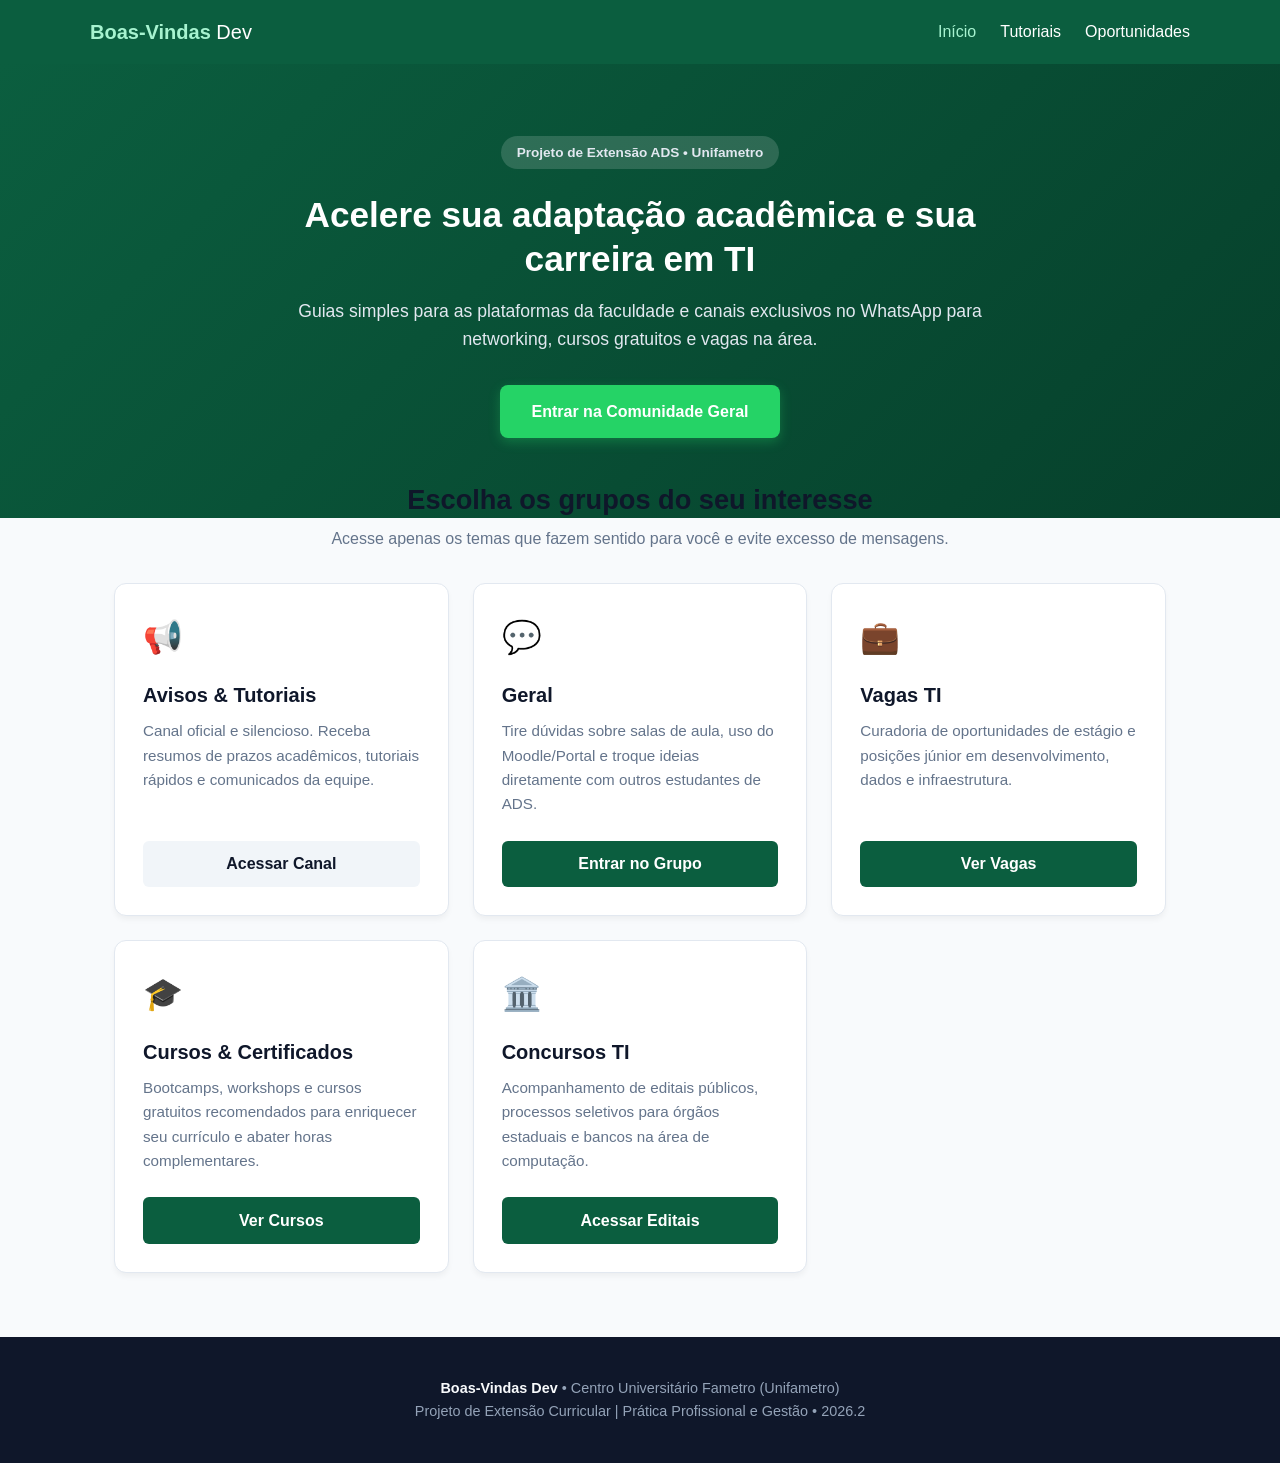
==== index.html @ 9ee14b6a "Cria pagina de oportunidades, ajusta paginas index e oportunidades com o favicon e ajusta layout res" ====
<!DOCTYPE html>
<html lang="pt-BR">
<head>
  <meta charset="UTF-8">
  <meta name="viewport" content="width=device-width, initial-scale=1.0">
  <title>Boas-Vindas Dev | Unifametro</title>
  <link rel="icon" type="image/png" href="assets/img/boas-vindas-dev.png">
  <link rel="stylesheet" href="assets/css/style.css">
</head>
<body>

  <!-- Cabeçalho de Navegação -->
  <header class="header">
    <div class="nav-container">
      <div class="logo">
        <span class="logo-bold">Boas-Vindas</span> Dev
      </div>
      <nav>
        <ul class="nav-links">
          <li><a href="index.html" class="active">Início</a></li>
          <li><a href="tutoriais.html">Tutoriais</a></li>
          <li><a href="oportunidades.html">Oportunidades</a></li>
        </ul>
      </nav>
    </div>
  </header>

  <main>
    <!-- Seção Principal (Hero) -->
    <section class="hero">
      <div class="hero-content">
        <span class="badge">Projeto de Extensão ADS • Unifametro</span>
        <h1>Acelere sua adaptação acadêmica e sua carreira em TI</h1>
        <p>Guias simples para as plataformas da faculdade e canais exclusivos no WhatsApp para networking, cursos gratuitos e vagas na área.</p>
        <!-- Cole o link geral da Comunidade aqui -->
        <a href="https://chat.whatsapp.com/Cw2mp6Wvm6T9jdS2gYWA7n" class="btn-principal" target="_blank" rel="noopener noreferrer">
          Entrar na Comunidade Geral
        </a>
      </div>
    </section>

    <!-- Seção de Canais Segmentados do WhatsApp -->
    <section class="community-section">
      <div class="section-title">
        <h2>Escolha os grupos do seu interesse</h2>
        <p>Acesse apenas os temas que fazem sentido para você e evite excesso de mensagens.</p>
      </div>

      <div class="cards-grid">
        <!-- Card 1: Avisos -->
        <div class="card">
          <div class="card-icon">📢</div>
          <h3>Avisos & Tutoriais</h3>
          <p>Canal oficial e silencioso. Receba resumos de prazos acadêmicos, tutoriais rápidos e comunicados da equipe.</p>
          <a href="https://chat.whatsapp.com/Cw2mp6Wvm6T9jdS2gYWA7n" class="btn-card btn-outline" target="_blank" rel="noopener noreferrer">Acessar Canal</a>
        </div>

        <!-- Card 2: Dúvidas -->
        <div class="card">
          <div class="card-icon">💬</div>
          <h3>Geral</h3>
          <p>Tire dúvidas sobre salas de aula, uso do Moodle/Portal e troque ideias diretamente com outros estudantes de ADS.</p>
          <a href="https://chat.whatsapp.com/LXn0ceqZtNj4YwIMMxGV8k" class="btn-card" target="_blank" rel="noopener noreferrer">Entrar no Grupo</a>
        </div>

        <!-- Card 3: Vagas -->
        <div class="card">
          <div class="card-icon">💼</div>
          <h3>Vagas TI</h3>
          <p>Curadoria de oportunidades de estágio e posições júnior em desenvolvimento, dados e infraestrutura.</p>
          <a href="https://chat.whatsapp.com/GnmyAMjtUyA5KpkYH7Mi5i" class="btn-card" target="_blank" rel="noopener noreferrer">Ver Vagas</a>
        </div>

        <!-- Card 4: Cursos -->
        <div class="card">
          <div class="card-icon">🎓</div>
          <h3>Cursos & Certificados</h3>
          <p>Bootcamps, workshops e cursos gratuitos recomendados para enriquecer seu currículo e abater horas complementares.</p>
          <a href="https://chat.whatsapp.com/CPEL64iT7CJGFEAsmtBszH" class="btn-card" target="_blank" rel="noopener noreferrer">Ver Cursos</a>
        </div>

        <!-- Card 5: Concursos -->
        <div class="card">
          <div class="card-icon">🏛️</div>
          <h3>Concursos TI</h3>
          <p>Acompanhamento de editais públicos, processos seletivos para órgãos estaduais e bancos na área de computação.</p>
          <a href="https://chat.whatsapp.com/Ky12OfACemiLAG0rvKgKex" class="btn-card" target="_blank" rel="noopener noreferrer">Acessar Editais</a>
        </div>
      </div>
    </section>
  </main>

  <!-- Rodapé Institucional -->
  <footer class="footer">
    <p><strong>Boas-Vindas Dev</strong> • Centro Universitário Fametro (Unifametro)</p>
    <p>Projeto de Extensão Curricular | Prática Profissional e Gestão • 2026.2</p>
  </footer>

</body>
</html>
---- assets/css/style.css ----
* {
  margin: 0;
  padding: 0;
  box-sizing: border-box;
  font-family: -apple-system, BlinkMacSystemFont, "Segoe UI", Roboto, Oxygen, Ubuntu, Cantarell, sans-serif;
}

body {
  background-color: #f8fafc;
  color: #1e293b;
  line-height: 1.6;
}

/* Header */
.header {
  background-color: #0b5e3f; /* Verde institucional Unifametro */
  padding: 1rem 1.5rem;
  box-shadow: 0 2px 8px rgba(0, 0, 0, 0.1);
}

.nav-container {
  max-width: 1100px;
  margin: 0 auto;
  display: flex;
  justify-content: space-between;
  align-items: center;
}

.logo {
  color: #ffffff;
  font-size: 1.25rem;
}

.logo-bold {
  font-weight: 800;
  color: #a7f3d0;
}

.nav-links {
  display: flex;
  list-style: none;
  gap: 1.5rem;
}

.nav-links a {
  color: #ffffff;
  text-decoration: none;
  font-weight: 500;
  transition: color 0.2s;
}

.nav-links a:hover,
.nav-links a.active {
  color: #a7f3d0;
}

/* Hero Section */
.hero {
  background: linear-gradient(135deg, #0b5e3f 0%, #06402b 100%);
  color: white;
  text-align: center;
  padding: 4.5rem 1.5rem 5rem;
}

.hero-content {
  max-width: 750px;
  margin: 0 auto;
}

.badge {
  display: inline-block;
  background-color: rgba(255, 255, 255, 0.15);
  color: #e2e8f0;
  font-size: 0.85rem;
  font-weight: 600;
  padding: 0.35rem 1rem;
  border-radius: 50px;
  margin-bottom: 1.5rem;
}

.hero h1 {
  font-size: 2.2rem;
  line-height: 1.25;
  margin-bottom: 1rem;
}

.hero p {
  font-size: 1.1rem;
  color: #e2e8f0;
  margin-bottom: 2rem;
}

.btn-principal {
  display: inline-block;
  background-color: #25d366;
  color: #ffffff;
  padding: 0.85rem 2rem;
  font-weight: 700;
  font-size: 1rem;
  text-decoration: none;
  border-radius: 8px;
  box-shadow: 0 4px 12px rgba(37, 211, 102, 0.3);
  transition: transform 0.2s, background-color 0.2s;
}

.btn-principal:hover {
  background-color: #1ebc59;
  transform: translateY(-2px);
}

/* Grid de Grupos */
.community-section {
  max-width: 1100px;
  margin: -2.5rem auto 4rem;
  padding: 0 1.5rem;
}

.section-title {
  text-align: center;
  margin-bottom: 2rem;
}

.section-title h2 {
  font-size: 1.7rem;
  color: #0f172a;
}

.section-title p {
  color: #64748b;
  margin-top: 0.25rem;
}

.cards-grid {
  display: grid;
  grid-template-columns: repeat(auto-fit, minmax(280px, 1fr));
  gap: 1.5rem;
}

.card {
  background: #ffffff;
  border: 1px solid #e2e8f0;
  border-radius: 12px;
  padding: 1.75rem;
  display: flex;
  flex-direction: column;
  box-shadow: 0 4px 6px -1px rgba(0, 0, 0, 0.05);
  transition: transform 0.2s, box-shadow 0.2s;
}

.card:hover {
  transform: translateY(-4px);
  box-shadow: 0 10px 15px -3px rgba(0, 0, 0, 0.1);
}

.card-icon {
  font-size: 2rem;
  margin-bottom: 1rem;
}

.card h3 {
  font-size: 1.25rem;
  margin-bottom: 0.5rem;
  color: #0f172a;
}

.card p {
  font-size: 0.95rem;
  color: #64748b;
  margin-bottom: 1.5rem;
  flex-grow: 1;
}

.btn-card {
  display: block;
  text-align: center;
  background-color: #0b5e3f;
  color: #ffffff;
  padding: 0.65rem 1rem;
  font-weight: 600;
  text-decoration: none;
  border-radius: 6px;
  transition: background-color 0.2s;
}

.btn-card:hover {
  background-color: #084931;
}

.btn-outline {
  background-color: #f1f5f9;
  color: #0f172a;
}

.btn-outline:hover {
  background-color: #e2e8f0;
}

/* Footer */
.footer {
  text-align: center;
  padding: 2.5rem 1rem;
  background-color: #0f172a;
  color: #94a3b8;
  font-size: 0.9rem;
}

.footer strong {
  color: #f8fafc;
}

/* Responsividade Mobile */
@media (max-width: 768px) {
  .nav-container {
    flex-direction: column;
    gap: 0.75rem;
  }
  .hero h1 {
    font-size: 1.75rem;
  }
}

/* --- Estilos da Página de Oportunidades --- */
.page-banner {
  background: linear-gradient(135deg, #0b5e3f 0%, #06402b 100%);
  color: #ffffff;
  text-align: center;
  padding: 3.5rem 1.5rem 4rem;
}

.page-banner-content {
  max-width: 800px;
  margin: 0 auto;
}

.page-banner h1 {
  font-size: 2rem;
  margin: 0.5rem 0 1rem;
}

.page-banner p {
  color: #e2e8f0;
  font-size: 1.05rem;
}

.opportunities-container {
  max-width: 1100px;
  margin: 2.5rem auto 4rem;
  padding: 0 1.5rem;
}

.opp-section {
  margin-bottom: 3.5rem;
}

.section-header-opp {
  display: flex;
  justify-content: space-between;
  align-items: center;
  flex-wrap: wrap;
  gap: 1rem;
  margin-bottom: 1.75rem;
  padding-bottom: 0.75rem;
  border-bottom: 2px solid #e2e8f0;
}

.section-header-opp h2 {
  font-size: 1.45rem;
  color: #0f172a;
}

.section-header-opp p {
  color: #64748b;
  font-size: 0.95rem;
}

.btn-group-link {
  display: inline-block;
  background-color: #25d366;
  color: #ffffff;
  padding: 0.55rem 1.1rem;
  font-size: 0.9rem;
  font-weight: 700;
  text-decoration: none;
  border-radius: 6px;
  transition: background-color 0.2s;
}

.btn-group-link:hover {
  background-color: #1ebc59;
}

.opp-card {
  background: #ffffff;
  border: 1px solid #e2e8f0;
  border-radius: 10px;
  padding: 1.5rem;
  display: flex;
  flex-direction: column;
  box-shadow: 0 2px 4px rgba(0, 0, 0, 0.04);
  transition: transform 0.2s, box-shadow 0.2s;
}

.opp-card:hover {
  transform: translateY(-3px);
  box-shadow: 0 8px 16px rgba(0, 0, 0, 0.08);
}

.opp-card h3 {
  font-size: 1.15rem;
  color: #0f172a;
  margin-bottom: 0.4rem;
}

.opp-meta {
  font-size: 0.85rem;
  color: #0b5e3f;
  font-weight: 600;
  margin-bottom: 0.75rem;
}

.opp-card p {
  font-size: 0.9rem;
  color: #475569;
  margin-bottom: 1.25rem;
  flex-grow: 1;
}

/* Tags de Destaque */
.opp-tag {
  display: inline-block;
  align-self: flex-start;
  font-size: 0.75rem;
  font-weight: 700;
  padding: 0.2rem 0.6rem;
  border-radius: 4px;
  margin-bottom: 0.75rem;
  text-transform: uppercase;
}

.tag-vaga {
  background-color: #e0f2fe;
  color: #0369a1;
}

.tag-curso {
  background-color: #dcfce7;
  color: #15803d;
}

.tag-concurso {
  background-color: #fef3c7;
  color: #b45309;
}

/* Responsividade */
@media (max-width: 768px) {
  .section-header-opp {
    flex-direction: column;
    align-items: flex-start;
  }
}

/* --- Estilos da Página de Tutoriais --- */
.tutorials-container {
  max-width: 900px;
  margin: 2.5rem auto 4rem;
  padding: 0 1.5rem;
  display: flex;
  flex-direction: column;
  gap: 2.5rem;
}

.tutorial-card {
  background: #ffffff;
  border: 1px solid #e2e8f0;
  border-radius: 12px;
  padding: 2rem;
  box-shadow: 0 4px 6px -1px rgba(0, 0, 0, 0.05);
}

.tutorial-header {
  border-bottom: 2px solid #f1f5f9;
  padding-bottom: 1.25rem;
  margin-bottom: 1.5rem;
}

.step-badge {
  display: inline-block;
  background-color: #dcfce7;
  color: #15803d;
  font-size: 0.8rem;
  font-weight: 700;
  padding: 0.25rem 0.75rem;
  border-radius: 4px;
  margin-bottom: 0.5rem;
  text-transform: uppercase;
}

.tutorial-header h2 {
  font-size: 1.5rem;
  color: #0f172a;
  margin-bottom: 0.35rem;
}

.tutorial-header p {
  color: #64748b;
  font-size: 0.95rem;
}

.step-block {
  margin-bottom: 2rem;
}

.step-block:last-child {
  margin-bottom: 0;
}

.step-block h3 {
  font-size: 1.1rem;
  color: #0b5e3f;
  margin-bottom: 0.4rem;
}

.step-block p {
  color: #334155;
  font-size: 0.95rem;
  line-height: 1.6;
  margin-bottom: 0.75rem;
}

.step-block a {
  color: #0b5e3f;
  font-weight: 600;
  word-break: break-all;
}

.tutorial-img {
  width: 100%;
  max-width: 650px;
  display: block;
  margin: 0.75rem auto 1.5rem;
  border-radius: 8px;
  border: 1px solid #e2e8f0;
  box-shadow: 0 2px 8px rgba(0, 0, 0, 0.06);
}

.simple-list {
  list-style: none;
  padding-left: 0;
  display: flex;
  flex-direction: column;
  gap: 0.6rem;
  margin-top: 0.5rem;
}

.simple-list li {
  position: relative;
  padding-left: 1.5rem;
  color: #334155;
  font-size: 0.95rem;
}

.simple-list li::before {
  content: "✔";
  position: absolute;
  left: 0;
  color: #10b981;
  font-weight: bold;
}
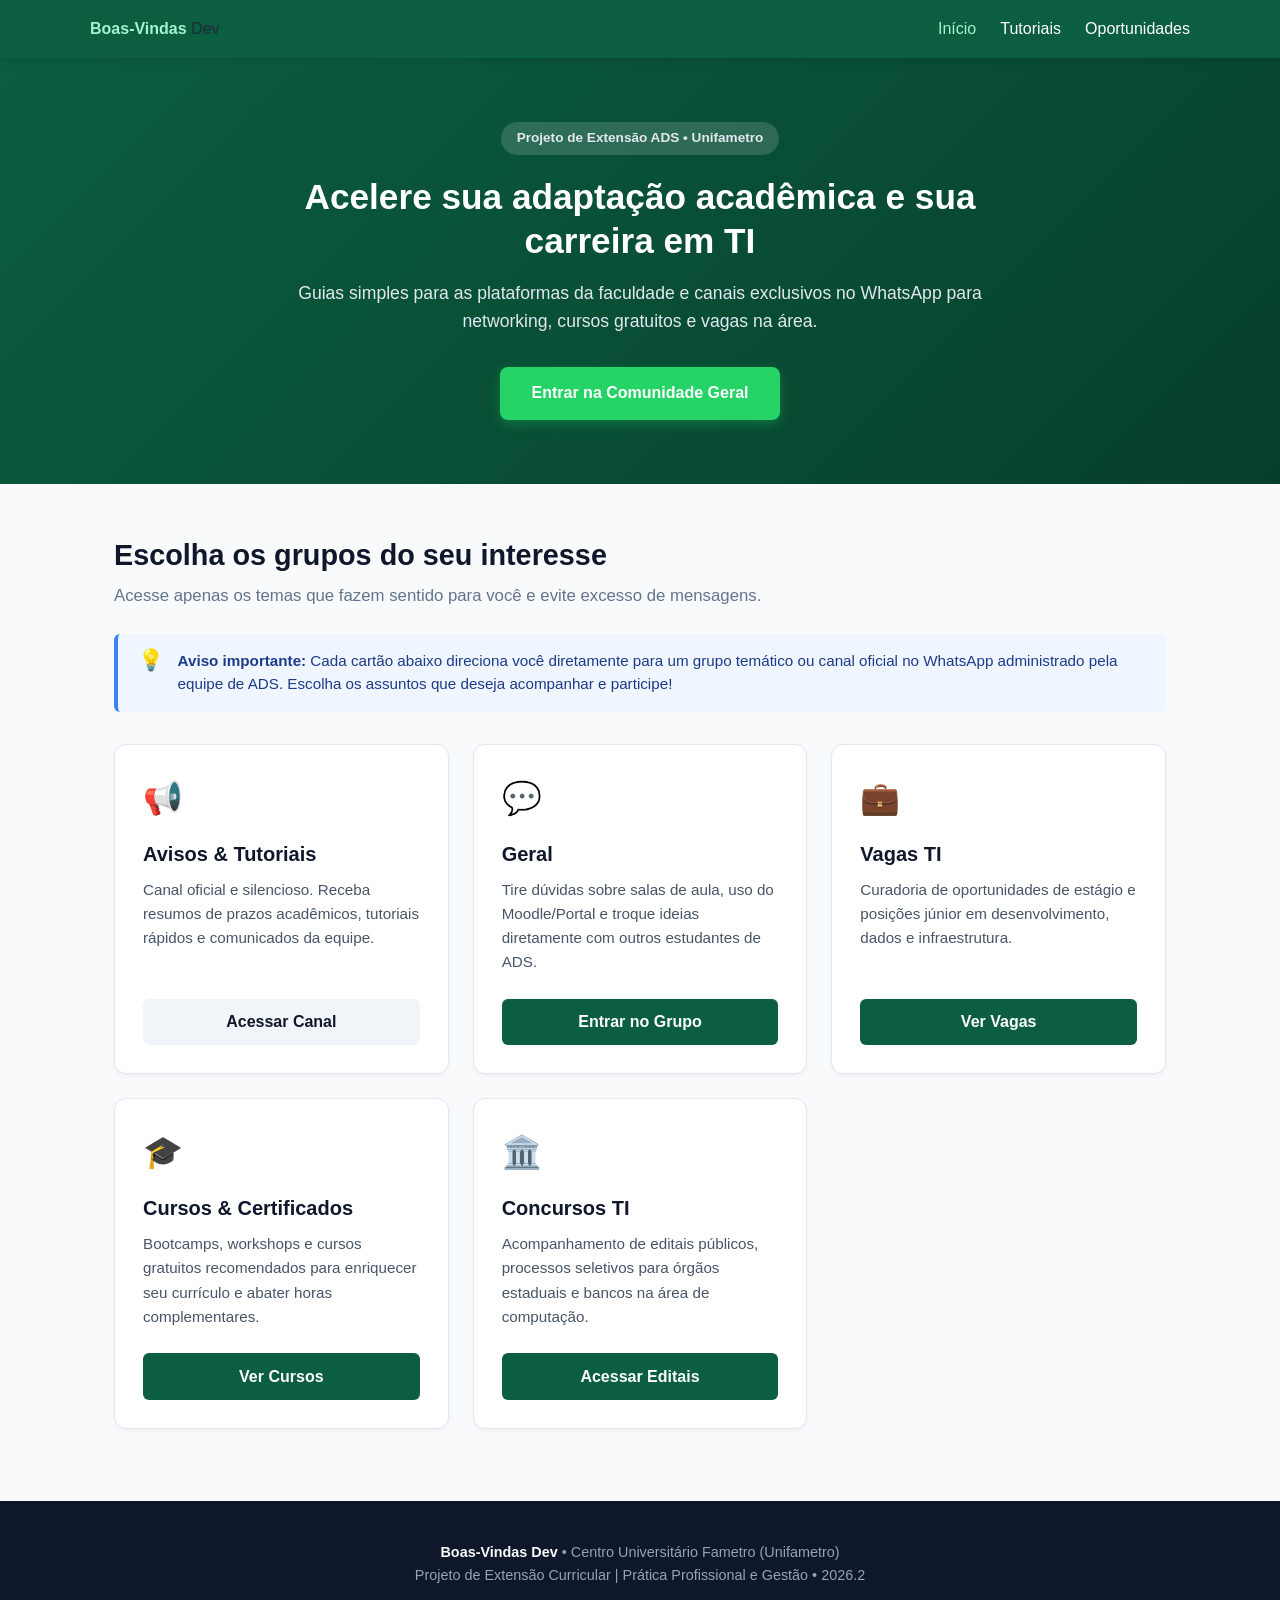
==== commit e3e7fea0: "Melhorias de UI/UX, atualização de imagens, ajusts refinados, menu mobile e aviso de grupos" ====
--- a/index.html
+++ b/index.html
@@ -12,10 +12,12 @@
   <!-- Cabeçalho de Navegação -->
   <header class="header">
     <div class="nav-container">
-      <div class="logo">
+      <div class="logo"> <button class="nav-toggle" aria-label="Abrir menu">☰</button>
         <span class="logo-bold">Boas-Vindas</span> Dev
       </div>
       <nav>
+      <!-- Botão Hambúrguer Mobile -->
+      <button class="nav-toggle" id="navToggle" aria-label="Abrir menu de navegação">☰</button>
         <ul class="nav-links">
           <li><a href="index.html" class="active">Início</a></li>
           <li><a href="tutoriais.html">Tutoriais</a></li>
@@ -44,6 +46,12 @@
       <div class="section-title">
         <h2>Escolha os grupos do seu interesse</h2>
         <p>Acesse apenas os temas que fazem sentido para você e evite excesso de mensagens.</p>
+      </div>
+
+      <!-- Aviso Explicativo de UX -->
+      <div class="info-alert">
+        <span class="info-icon">💡</span>
+        <p><strong>Aviso importante:</strong> Cada cartão abaixo direciona você diretamente para um grupo temático ou canal oficial no WhatsApp administrado pela equipe de ADS. Escolha os assuntos que deseja acompanhar e participe!</p>
       </div>
 
       <div class="cards-grid">
@@ -90,6 +98,8 @@
     </section>
   </main>
 
+  <script src="assets/js/script.js"></script>
+
   <!-- Rodapé Institucional -->
   <footer class="footer">
     <p><strong>Boas-Vindas Dev</strong> • Centro Universitário Fametro (Unifametro)</p>
--- a/assets/css/style.css
+++ b/assets/css/style.css
@@ -2,7 +2,7 @@
   margin: 0;
   padding: 0;
   box-sizing: border-box;
-  font-family: -apple-system, BlinkMacSystemFont, "Segoe UI", Roboto, Oxygen, Ubuntu, Cantarell, sans-serif;
+  font-family: -apple-system, BlinkMacSystemFont, "Segoe UI", Roboto, Helvetica, Arial, sans-serif;
 }
 
 body {
@@ -11,11 +11,14 @@
   line-height: 1.6;
 }
 
-/* Header */
+/* Header & Navegação */
 .header {
-  background-color: #0b5e3f; /* Verde institucional Unifametro */
+  background-color: #0b5e3f;
   padding: 1rem 1.5rem;
-  box-shadow: 0 2px 8px rgba(0, 0, 0, 0.1);
+  box-shadow: 0 2px 8px rgba(0, 0, 0, 0.12);
+  position: sticky;
+  top: 0;
+  z-index: 1000;
 }
 
 .nav-container {
@@ -24,11 +27,13 @@
   display: flex;
   justify-content: space-between;
   align-items: center;
-}
-
-.logo {
+  position: relative;
+}
+
+.logo a {
   color: #ffffff;
   font-size: 1.25rem;
+  text-decoration: none;
 }
 
 .logo-bold {
@@ -52,6 +57,17 @@
 .nav-links a:hover,
 .nav-links a.active {
   color: #a7f3d0;
+}
+
+.nav-toggle {
+  display: none;
+  background: none;
+  border: 1px solid rgba(255, 255, 255, 0.3);
+  border-radius: 6px;
+  font-size: 1.4rem;
+  color: #ffffff;
+  padding: 0.2rem 0.6rem;
+  cursor: pointer;
 }
 
 /* Hero Section */
@@ -59,11 +75,11 @@
   background: linear-gradient(135deg, #0b5e3f 0%, #06402b 100%);
   color: white;
   text-align: center;
-  padding: 4.5rem 1.5rem 5rem;
+  padding: 4rem 1.5rem 4rem; /* Preenchimento confortável */
 }
 
 .hero-content {
-  max-width: 750px;
+  max-width: 760px;
   margin: 0 auto;
 }
 
@@ -75,7 +91,7 @@
   font-weight: 600;
   padding: 0.35rem 1rem;
   border-radius: 50px;
-  margin-bottom: 1.5rem;
+  margin-bottom: 1.25rem;
 }
 
 .hero h1 {
@@ -108,31 +124,56 @@
   transform: translateY(-2px);
 }
 
-/* Grid de Grupos */
+/* Comunidade e Cards (Index) */
 .community-section {
   max-width: 1100px;
-  margin: -2.5rem auto 4rem;
+  margin: 3rem auto 4.5rem; /* Margem limpa sem sobreposição quebrada */
   padding: 0 1.5rem;
 }
 
 .section-title {
-  text-align: center;
-  margin-bottom: 2rem;
+  text-align: left; /* UI moderna: título à esquerda com respiro */
+  margin-bottom: 1.5rem;
 }
 
 .section-title h2 {
-  font-size: 1.7rem;
+  font-size: 1.8rem;
   color: #0f172a;
 }
 
 .section-title p {
   color: #64748b;
-  margin-top: 0.25rem;
+  margin-top: 0.35rem;
+  font-size: 1.05rem;
+}
+
+/* Bloco de Aviso de UX */
+.info-alert {
+  background-color: #eff6ff;
+  border-left: 4px solid #3b82f6;
+  padding: 1rem 1.25rem;
+  border-radius: 6px;
+  display: flex;
+  align-items: flex-start;
+  gap: 0.85rem;
+  margin-bottom: 2rem;
+}
+
+.info-icon {
+  font-size: 1.3rem;
+  line-height: 1;
+}
+
+.info-alert p {
+  color: #1e3a8a;
+  font-size: 0.95rem;
+  line-height: 1.5;
+  text-align: left;
 }
 
 .cards-grid {
   display: grid;
-  grid-template-columns: repeat(auto-fit, minmax(280px, 1fr));
+  grid-template-columns: repeat(auto-fit, minmax(290px, 1fr));
   gap: 1.5rem;
 }
 
@@ -143,31 +184,33 @@
   padding: 1.75rem;
   display: flex;
   flex-direction: column;
-  box-shadow: 0 4px 6px -1px rgba(0, 0, 0, 0.05);
+  box-shadow: 0 2px 4px rgba(0, 0, 0, 0.04);
   transition: transform 0.2s, box-shadow 0.2s;
 }
 
 .card:hover {
-  transform: translateY(-4px);
-  box-shadow: 0 10px 15px -3px rgba(0, 0, 0, 0.1);
+  transform: translateY(-3px);
+  box-shadow: 0 10px 15px -3px rgba(0, 0, 0, 0.08);
 }
 
 .card-icon {
   font-size: 2rem;
-  margin-bottom: 1rem;
+  margin-bottom: 0.85rem;
 }
 
 .card h3 {
   font-size: 1.25rem;
   margin-bottom: 0.5rem;
   color: #0f172a;
+  text-align: left;
 }
 
 .card p {
   font-size: 0.95rem;
-  color: #64748b;
+  color: #475569;
   margin-bottom: 1.5rem;
   flex-grow: 1;
+  text-align: left; /* Legibilidade padrão UX */
 }
 
 .btn-card {
@@ -195,56 +238,36 @@
   background-color: #e2e8f0;
 }
 
-/* Footer */
-.footer {
-  text-align: center;
-  padding: 2.5rem 1rem;
-  background-color: #0f172a;
-  color: #94a3b8;
-  font-size: 0.9rem;
-}
-
-.footer strong {
-  color: #f8fafc;
-}
-
-/* Responsividade Mobile */
-@media (max-width: 768px) {
-  .nav-container {
-    flex-direction: column;
-    gap: 0.75rem;
-  }
-  .hero h1 {
-    font-size: 1.75rem;
-  }
-}
-
-/* --- Estilos da Página de Oportunidades --- */
+/* Banners das Páginas Internas */
 .page-banner {
   background: linear-gradient(135deg, #0b5e3f 0%, #06402b 100%);
   color: #ffffff;
-  text-align: center;
-  padding: 3.5rem 1.5rem 4rem;
+  padding: 3.5rem 1.5rem;
+  text-align: left;
 }
 
 .page-banner-content {
-  max-width: 800px;
+  max-width: 1000px;
   margin: 0 auto;
 }
 
 .page-banner h1 {
   font-size: 2rem;
-  margin: 0.5rem 0 1rem;
+  margin: 0.5rem 0 0.75rem;
 }
 
 .page-banner p {
   color: #e2e8f0;
   font-size: 1.05rem;
-}
-
-.opportunities-container {
-  max-width: 1100px;
-  margin: 2.5rem auto 4rem;
+  max-width: 750px;
+  text-align: left;
+}
+
+/* Oportunidades & Tutoriais (Estrutura UI/UX Limpa) */
+.opportunities-container,
+.tutorials-container {
+  max-width: 1000px;
+  margin: 2.5rem auto 4.5rem;
   padding: 0 1.5rem;
 }
 
@@ -266,11 +289,13 @@
 .section-header-opp h2 {
   font-size: 1.45rem;
   color: #0f172a;
+  text-align: left;
 }
 
 .section-header-opp p {
   color: #64748b;
   font-size: 0.95rem;
+  text-align: left;
 }
 
 .btn-group-link {
@@ -297,18 +322,18 @@
   display: flex;
   flex-direction: column;
   box-shadow: 0 2px 4px rgba(0, 0, 0, 0.04);
-  transition: transform 0.2s, box-shadow 0.2s;
+  transition: transform 0.2s;
 }
 
 .opp-card:hover {
   transform: translateY(-3px);
-  box-shadow: 0 8px 16px rgba(0, 0, 0, 0.08);
 }
 
 .opp-card h3 {
   font-size: 1.15rem;
   color: #0f172a;
-  margin-bottom: 0.4rem;
+  margin-bottom: 0.35rem;
+  text-align: left;
 }
 
 .opp-meta {
@@ -316,16 +341,17 @@
   color: #0b5e3f;
   font-weight: 600;
   margin-bottom: 0.75rem;
+  text-align: left;
 }
 
 .opp-card p {
-  font-size: 0.9rem;
+  font-size: 0.92rem;
   color: #475569;
   margin-bottom: 1.25rem;
   flex-grow: 1;
-}
-
-/* Tags de Destaque */
+  text-align: left;
+}
+
 .opp-tag {
   display: inline-block;
   align-self: flex-start;
@@ -337,51 +363,32 @@
   text-transform: uppercase;
 }
 
-.tag-vaga {
-  background-color: #e0f2fe;
-  color: #0369a1;
-}
-
-.tag-curso {
-  background-color: #dcfce7;
-  color: #15803d;
-}
-
-.tag-concurso {
-  background-color: #fef3c7;
-  color: #b45309;
-}
-
-/* Responsividade */
-@media (max-width: 768px) {
-  .section-header-opp {
-    flex-direction: column;
-    align-items: flex-start;
-  }
-}
-
-/* --- Estilos da Página de Tutoriais --- */
-.tutorials-container {
-  max-width: 900px;
-  margin: 2.5rem auto 4rem;
-  padding: 0 1.5rem;
-  display: flex;
-  flex-direction: column;
-  gap: 2.5rem;
-}
-
+.tag-vaga { background-color: #e0f2fe; color: #0369a1; }
+.tag-curso { background-color: #dcfce7; color: #15803d; }
+.tag-concurso { background-color: #fef3c7; color: #b45309; }
+
+/* Tutoriais UI */
 .tutorial-card {
   background: #ffffff;
   border: 1px solid #e2e8f0;
   border-radius: 12px;
   padding: 2rem;
-  box-shadow: 0 4px 6px -1px rgba(0, 0, 0, 0.05);
+  margin-bottom: 2.5rem;
+  box-shadow: 0 3px 6px rgba(0, 0, 0, 0.04);
 }
 
 .tutorial-header {
   border-bottom: 2px solid #f1f5f9;
   padding-bottom: 1.25rem;
   margin-bottom: 1.5rem;
+  cursor: pointer;
+  display: flex;
+  justify-content: space-between;
+  align-items: center;
+}
+
+.tutorial-title-group {
+  text-align: left;
 }
 
 .step-badge {
@@ -397,28 +404,42 @@
 }
 
 .tutorial-header h2 {
-  font-size: 1.5rem;
+  font-size: 1.45rem;
   color: #0f172a;
   margin-bottom: 0.35rem;
+  text-align: left;
 }
 
 .tutorial-header p {
   color: #64748b;
   font-size: 0.95rem;
+  text-align: left;
+}
+
+.accordion-arrow {
+  font-size: 1.4rem;
+  color: #0b5e3f;
+  transition: transform 0.3s ease;
+}
+
+.tutorial-closed .tutorial-content {
+  display: none;
+}
+
+.tutorial-closed .accordion-arrow {
+  transform: rotate(-90deg);
 }
 
 .step-block {
   margin-bottom: 2rem;
-}
-
-.step-block:last-child {
-  margin-bottom: 0;
+  text-align: left;
 }
 
 .step-block h3 {
   font-size: 1.1rem;
   color: #0b5e3f;
   margin-bottom: 0.4rem;
+  text-align: left;
 }
 
 .step-block p {
@@ -426,22 +447,16 @@
   font-size: 0.95rem;
   line-height: 1.6;
   margin-bottom: 0.75rem;
-}
-
-.step-block a {
-  color: #0b5e3f;
-  font-weight: 600;
-  word-break: break-all;
+  text-align: left;
 }
 
 .tutorial-img {
   width: 100%;
   max-width: 650px;
   display: block;
-  margin: 0.75rem auto 1.5rem;
+  margin: 0.75rem 0 1.5rem;
   border-radius: 8px;
   border: 1px solid #e2e8f0;
-  box-shadow: 0 2px 8px rgba(0, 0, 0, 0.06);
 }
 
 .simple-list {
@@ -458,6 +473,7 @@
   padding-left: 1.5rem;
   color: #334155;
   font-size: 0.95rem;
+  text-align: left;
 }
 
 .simple-list li::before {
@@ -466,4 +482,58 @@
   left: 0;
   color: #10b981;
   font-weight: bold;
+}
+
+/* Footer */
+.footer {
+  text-align: center;
+  padding: 2.5rem 1rem;
+  background-color: #0f172a;
+  color: #94a3b8;
+  font-size: 0.9rem;
+}
+
+.footer strong {
+  color: #f8fafc;
+}
+
+/* Responsividade Mobile Consistente */
+@media (max-width: 768px) {
+  .nav-toggle {
+    display: block;
+  }
+
+  .nav-links {
+    display: none;
+    position: absolute;
+    top: 100%;
+    left: 0;
+    right: 0;
+    background-color: #084931;
+    flex-direction: column;
+    padding: 1.25rem 1.5rem;
+    gap: 1.25rem;
+    box-shadow: 0 4px 8px rgba(0,0,0,0.2);
+  }
+
+  .nav-links.nav-active {
+    display: flex;
+  }
+
+  .hero h1 {
+    font-size: 1.8rem;
+  }
+
+  .hero p {
+    font-size: 1rem;
+  }
+
+  .section-header-opp {
+    flex-direction: column;
+    align-items: flex-start;
+  }
+
+  .tutorial-img {
+    margin: 0.75rem auto;
+  }
 }
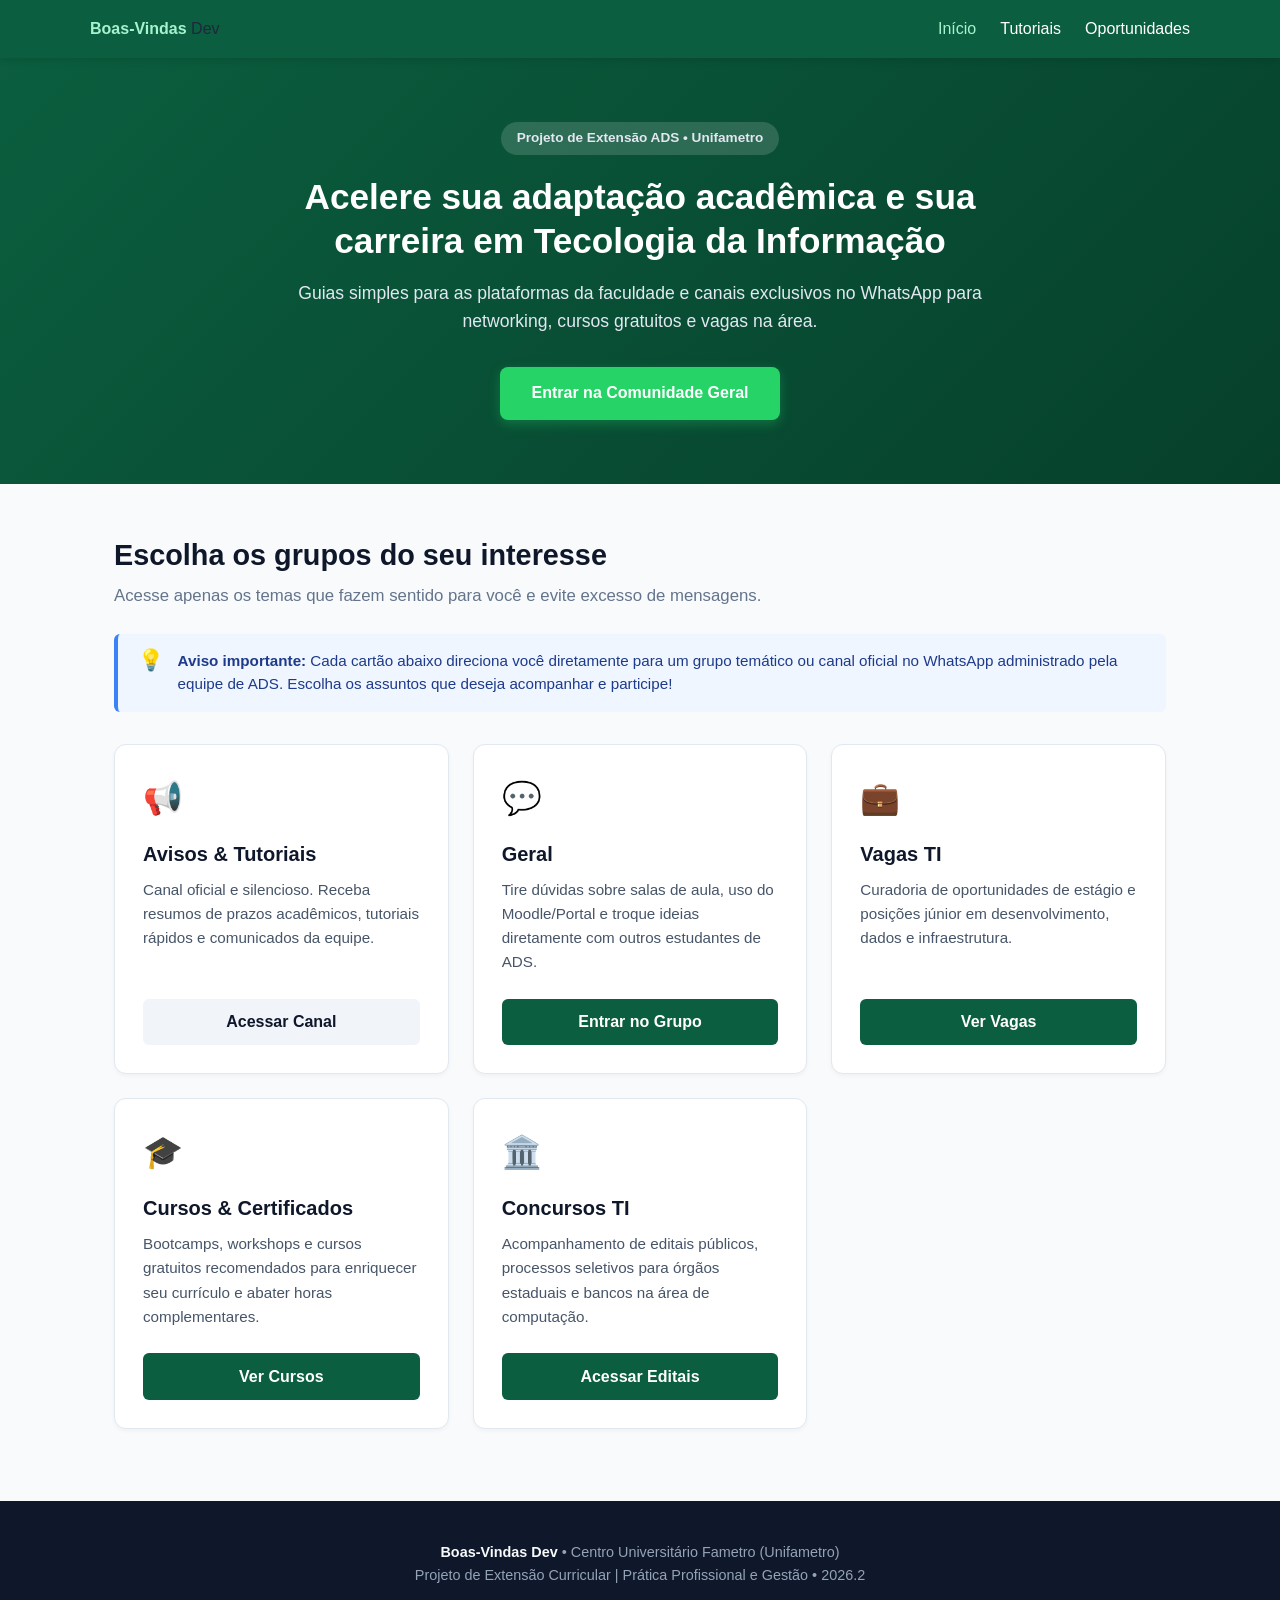
==== commit 83b26964: "alterando texto para testar" ====
--- a/index.html
+++ b/index.html
@@ -32,7 +32,7 @@
     <section class="hero">
       <div class="hero-content">
         <span class="badge">Projeto de Extensão ADS • Unifametro</span>
-        <h1>Acelere sua adaptação acadêmica e sua carreira em TI</h1>
+        <h1>Acelere sua adaptação acadêmica e sua carreira em Tecologia da Informação</h1>
         <p>Guias simples para as plataformas da faculdade e canais exclusivos no WhatsApp para networking, cursos gratuitos e vagas na área.</p>
         <!-- Cole o link geral da Comunidade aqui -->
         <a href="https://chat.whatsapp.com/Cw2mp6Wvm6T9jdS2gYWA7n" class="btn-principal" target="_blank" rel="noopener noreferrer">
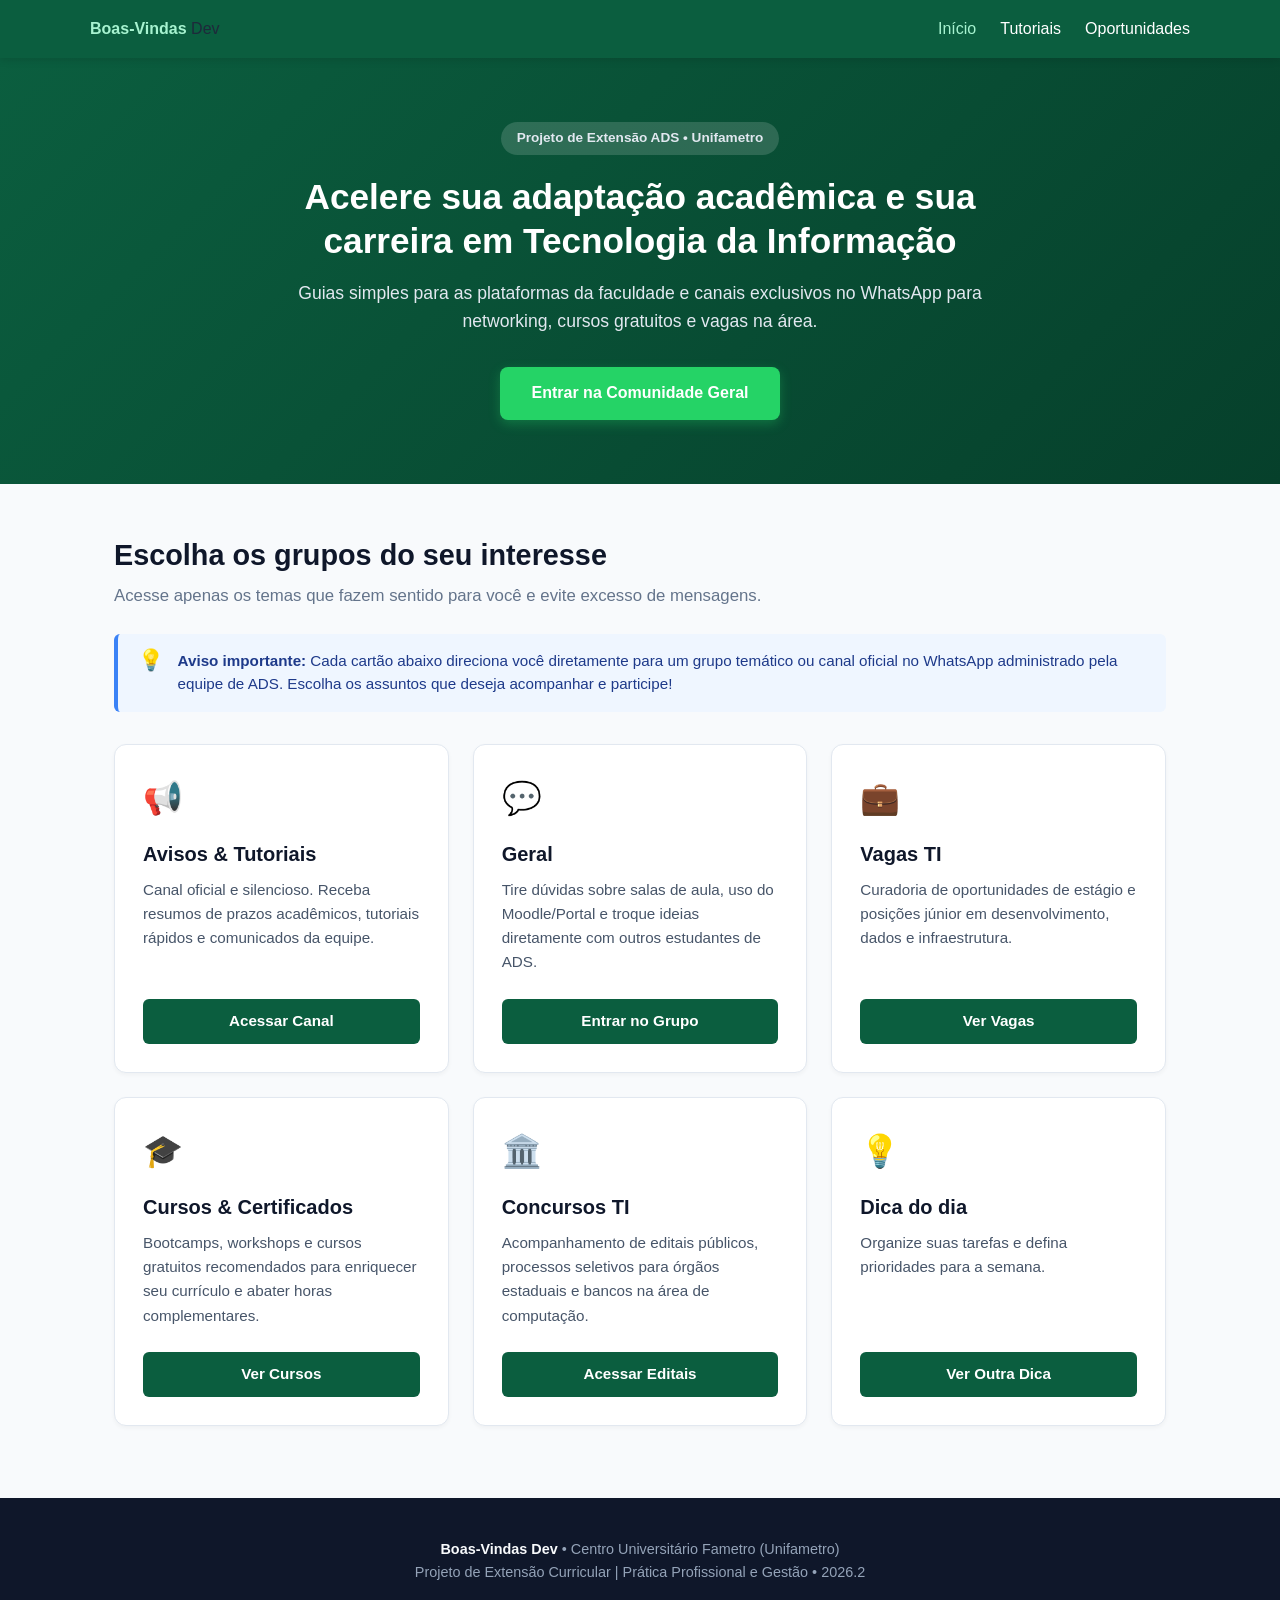
==== commit 9a1b9764: "nova aba" ====
--- a/index.html
+++ b/index.html
@@ -32,7 +32,7 @@
     <section class="hero">
       <div class="hero-content">
         <span class="badge">Projeto de Extensão ADS • Unifametro</span>
-        <h1>Acelere sua adaptação acadêmica e sua carreira em Tecologia da Informação</h1>
+        <h1>Acelere sua adaptação acadêmica e sua carreira em Tecnologia da Informação</h1>
         <p>Guias simples para as plataformas da faculdade e canais exclusivos no WhatsApp para networking, cursos gratuitos e vagas na área.</p>
         <!-- Cole o link geral da Comunidade aqui -->
         <a href="https://chat.whatsapp.com/Cw2mp6Wvm6T9jdS2gYWA7n" class="btn-principal" target="_blank" rel="noopener noreferrer">
@@ -94,6 +94,14 @@
           <p>Acompanhamento de editais públicos, processos seletivos para órgãos estaduais e bancos na área de computação.</p>
           <a href="https://chat.whatsapp.com/Ky12OfACemiLAG0rvKgKex" class="btn-card" target="_blank" rel="noopener noreferrer">Acessar Editais</a>
         </div>
+
+        <!-- Card 6: Dicas -->
+         <div class="card">
+            <div class="card-icon">💡</div>
+            <h3>Dica do dia</h3>
+            <p id="dica-texto"></p>
+            <button type="button" class="btn-card" id="btn-outra-dica">Ver Outra Dica</button>
+         </div>
       </div>
     </section>
   </main>
--- a/assets/css/style.css
+++ b/assets/css/style.css
@@ -215,13 +215,19 @@
 
 .btn-card {
   display: block;
+  width: 100%;
+  box-sizing: border-box;
   text-align: center;
   background-color: #0b5e3f;
   color: #ffffff;
   padding: 0.65rem 1rem;
   font-weight: 600;
+  font-size: 0.95rem;
+  font-family: inherit;
   text-decoration: none;
+  border: none;
   border-radius: 6px;
+  cursor: pointer;
   transition: background-color 0.2s;
 }
 
@@ -230,12 +236,12 @@
 }
 
 .btn-outline {
-  background-color: #f1f5f9;
-  color: #0f172a;
+  background-color: #0b5e3f;
+  color: #ffffff;
 }
 
 .btn-outline:hover {
-  background-color: #e2e8f0;
+  background-color: #084931;
 }
 
 /* Banners das Páginas Internas */
@@ -495,6 +501,29 @@
 
 .footer strong {
   color: #f8fafc;
+}
+
+/* Padronização do Botão Dicas */
+#btn-outra-dica {
+  width: 100%;
+  display: block;
+  padding: 0.65rem 1rem;
+  box-sizing: border-box;
+  font-size: 0.95rem;
+  font-weight: 600;
+  font-family: inherit;
+  line-height: 1.6;
+  text-align: center;
+  background-color: #0b5e3f;
+  color: #ffffff;
+  border: none;
+  border-radius: 6px;
+  cursor: pointer;
+  transition: background-color 0.2s;
+}
+
+#btn-outra-dica:hover {
+  background-color: #084931;
 }
 
 /* Responsividade Mobile Consistente */
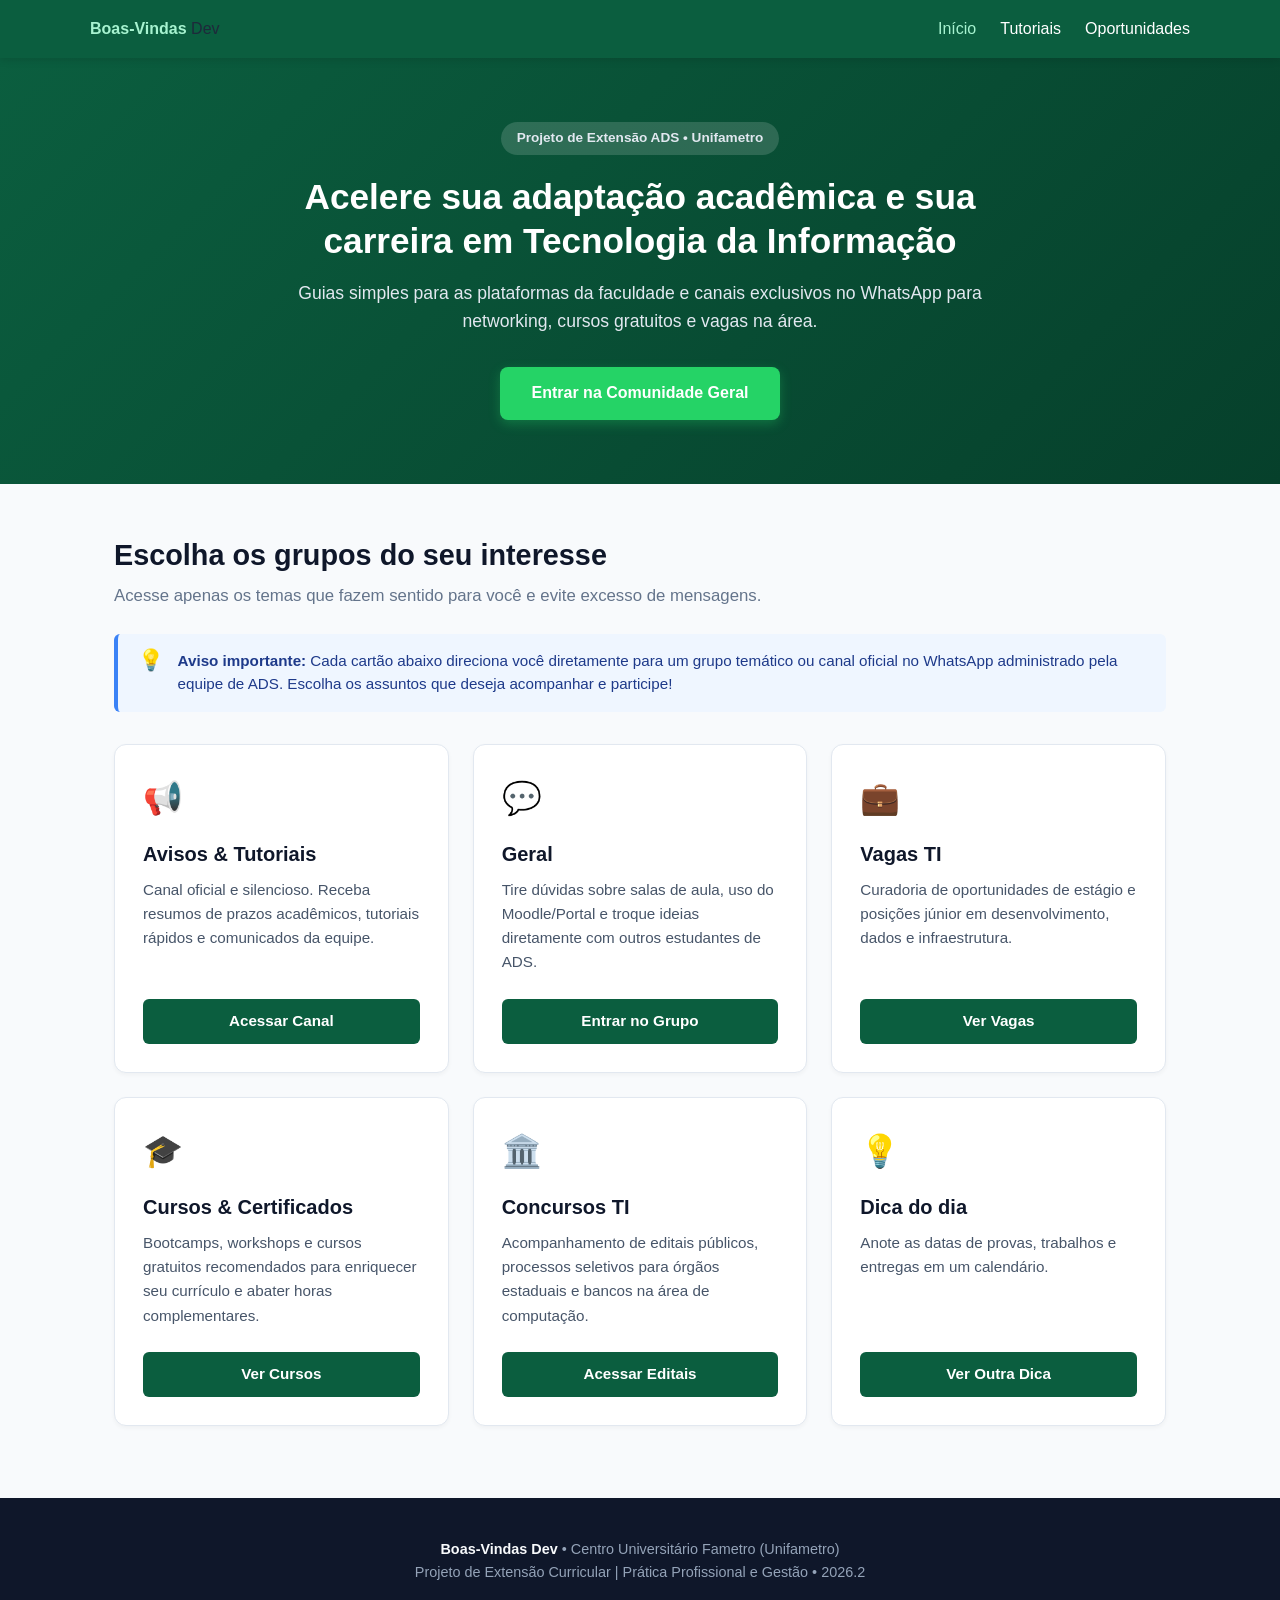
==== commit dd5cf496: "novas atualizações em geral" ====
--- a/index.html
+++ b/index.html
@@ -12,12 +12,14 @@
   <!-- Cabeçalho de Navegação -->
   <header class="header">
     <div class="nav-container">
-      <div class="logo"> <button class="nav-toggle" aria-label="Abrir menu">☰</button>
+      <div class="logo"> 
         <span class="logo-bold">Boas-Vindas</span> Dev
       </div>
+
       <nav>
       <!-- Botão Hambúrguer Mobile -->
       <button class="nav-toggle" id="navToggle" aria-label="Abrir menu de navegação">☰</button>
+      
         <ul class="nav-links">
           <li><a href="index.html" class="active">Início</a></li>
           <li><a href="tutoriais.html">Tutoriais</a></li>
@@ -32,7 +34,7 @@
     <section class="hero">
       <div class="hero-content">
         <span class="badge">Projeto de Extensão ADS • Unifametro</span>
-        <h1>Acelere sua adaptação acadêmica e sua carreira em Tecnologia da Informação</h1>
+      <h1>Acelere sua adaptação acadêmica e sua carreira em Tecnologia da Informação</h1>
         <p>Guias simples para as plataformas da faculdade e canais exclusivos no WhatsApp para networking, cursos gratuitos e vagas na área.</p>
         <!-- Cole o link geral da Comunidade aqui -->
         <a href="https://chat.whatsapp.com/Cw2mp6Wvm6T9jdS2gYWA7n" class="btn-principal" target="_blank" rel="noopener noreferrer">
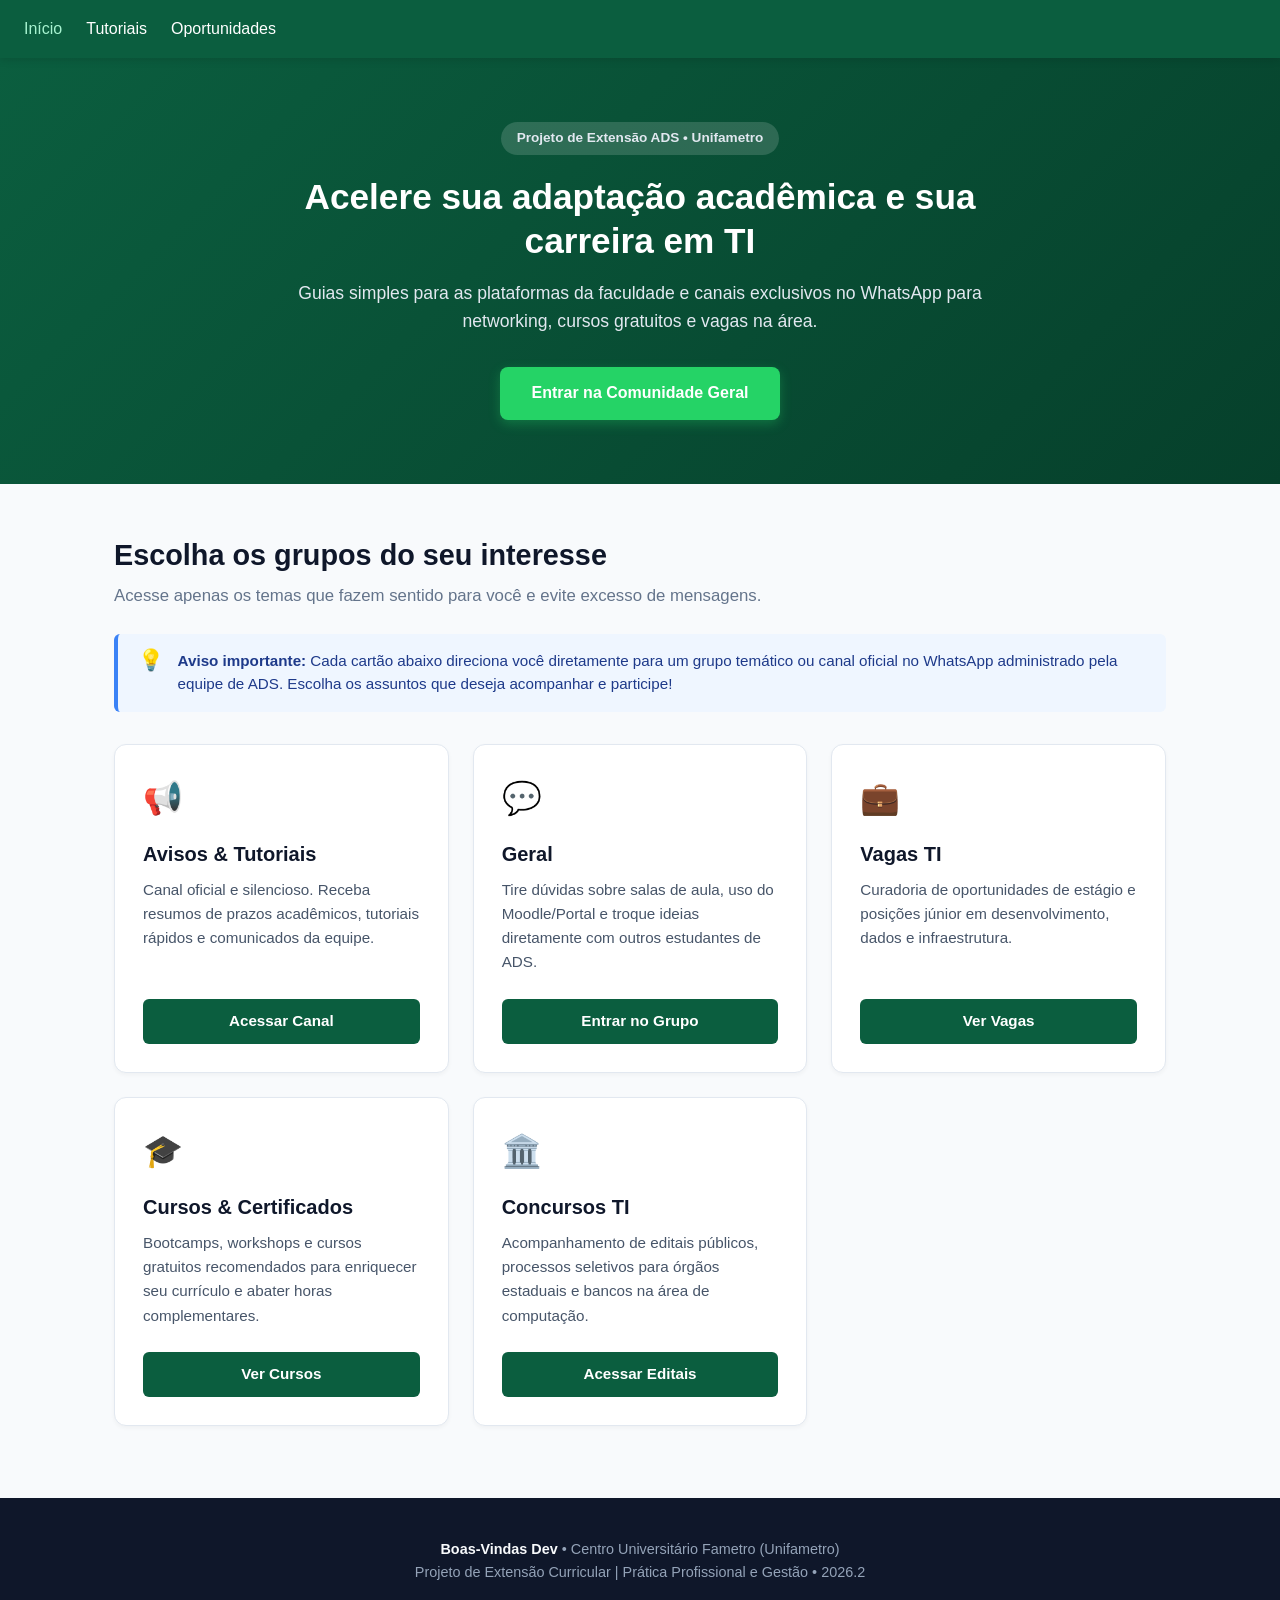
==== commit ea2edfd2: "Ajuste de botoes de nvegacao" ====
--- a/index.html
+++ b/index.html
@@ -11,15 +11,13 @@
 
   <!-- Cabeçalho de Navegação -->
   <header class="header">
-    <div class="nav-container">
-      <div class="logo"> 
+    <!-- <div class="nav-container">
+      <div class="logo"> <button class="nav-toggle" aria-label="Abrir menu">☰</button>
         <span class="logo-bold">Boas-Vindas</span> Dev
-      </div>
-
+      </div> -->
       <nav>
       <!-- Botão Hambúrguer Mobile -->
       <button class="nav-toggle" id="navToggle" aria-label="Abrir menu de navegação">☰</button>
-      
         <ul class="nav-links">
           <li><a href="index.html" class="active">Início</a></li>
           <li><a href="tutoriais.html">Tutoriais</a></li>
@@ -34,7 +32,7 @@
     <section class="hero">
       <div class="hero-content">
         <span class="badge">Projeto de Extensão ADS • Unifametro</span>
-      <h1>Acelere sua adaptação acadêmica e sua carreira em Tecnologia da Informação</h1>
+        <h1>Acelere sua adaptação acadêmica e sua carreira em TI</h1>
         <p>Guias simples para as plataformas da faculdade e canais exclusivos no WhatsApp para networking, cursos gratuitos e vagas na área.</p>
         <!-- Cole o link geral da Comunidade aqui -->
         <a href="https://chat.whatsapp.com/Cw2mp6Wvm6T9jdS2gYWA7n" class="btn-principal" target="_blank" rel="noopener noreferrer">
@@ -96,14 +94,6 @@
           <p>Acompanhamento de editais públicos, processos seletivos para órgãos estaduais e bancos na área de computação.</p>
           <a href="https://chat.whatsapp.com/Ky12OfACemiLAG0rvKgKex" class="btn-card" target="_blank" rel="noopener noreferrer">Acessar Editais</a>
         </div>
-
-        <!-- Card 6: Dicas -->
-         <div class="card">
-            <div class="card-icon">💡</div>
-            <h3>Dica do dia</h3>
-            <p id="dica-texto"></p>
-            <button type="button" class="btn-card" id="btn-outra-dica">Ver Outra Dica</button>
-         </div>
       </div>
     </section>
   </main>
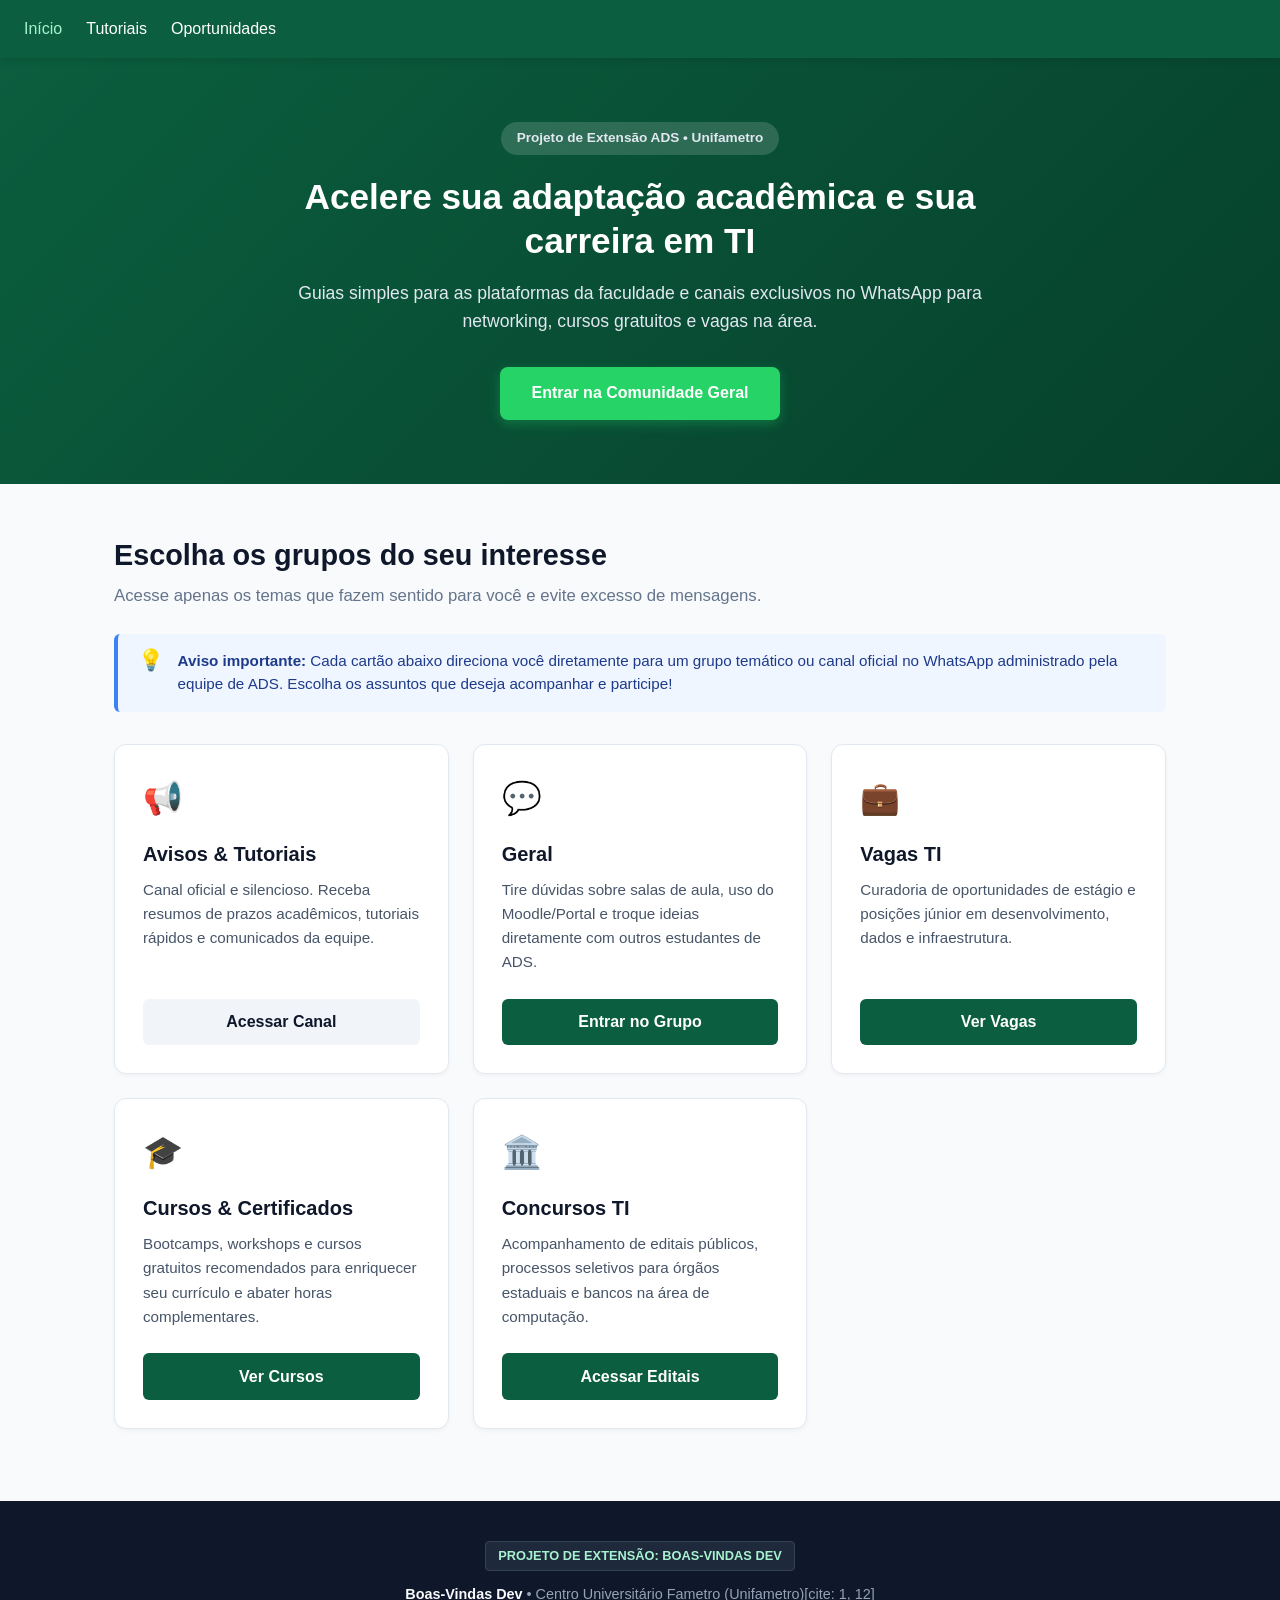
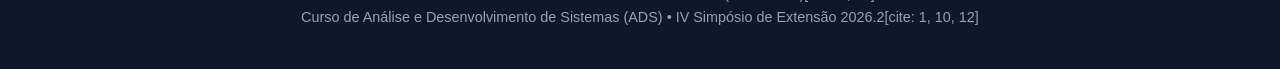
==== commit 0763ab8d: "Corrige menu mobile, adiciona identidade visual e ajusta plataformas de carreira" ====
--- a/index.html
+++ b/index.html
@@ -102,8 +102,9 @@
 
   <!-- Rodapé Institucional -->
   <footer class="footer">
-    <p><strong>Boas-Vindas Dev</strong> • Centro Universitário Fametro (Unifametro)</p>
-    <p>Projeto de Extensão Curricular | Prática Profissional e Gestão • 2026.2</p>
+    <div class="footer-badge">PROJETO DE EXTENSÃO: BOAS-VINDAS DEV</div>
+    <p><strong>Boas-Vindas Dev</strong> • Centro Universitário Fametro (Unifametro)[cite: 1, 12]</p>
+    <p>Curso de Análise e Desenvolvimento de Sistemas (ADS) • IV Simpósio de Extensão 2026.2[cite: 1, 10, 12]</p>
   </footer>
 
 </body>
--- a/assets/css/style.css
+++ b/assets/css/style.css
@@ -1,4 +1,75 @@
-* {
+/* Garante que o Logo do Projeto tenha peso e contraste nas evidências */
+.logo {
+  display: flex;
+  align-items: center;
+  gap: 0.5rem;
+}
+
+.logo a {
+  color: #ffffff;
+  font-size: 1.35rem;
+  font-weight: 700;
+  text-decoration: none;
+  letter-spacing: -0.5px;
+}
+
+.logo-bold {
+  color: #a7f3d0;
+  font-weight: 800;
+}
+
+/* Identificador explícito do projeto no rodapé para print de evidências */
+.footer-badge {
+  display: inline-block;
+  background-color: #1e293b;
+  border: 1px solid #334155;
+  color: #a7f3d0;
+  padding: 0.25rem 0.75rem;
+  border-radius: 4px;
+  font-size: 0.8rem;
+  font-weight: bold;
+  margin-bottom: 0.75rem;
+}
+
+/* Responsividade e Abertura do Menu Hambúrguer */
+@media (max-width: 768px) {
+  .nav-container {
+    display: flex;
+    justify-content: space-between;
+    align-items: center;
+    width: 100%;
+  }
+
+  .nav-toggle {
+    display: block !important;
+    background: transparent;
+    border: 1px solid rgba(255, 255, 255, 0.4);
+    border-radius: 6px;
+    font-size: 1.6rem;
+    color: #ffffff;
+    padding: 0.2rem 0.65rem;
+    cursor: pointer;
+  }
+
+  .nav-links {
+    display: none;
+    position: absolute;
+    top: 100%;
+    left: 0;
+    width: 100%;
+    background-color: #06402b; /* Fundo contrastante */
+    flex-direction: column;
+    padding: 1.25rem;
+    gap: 1rem;
+    text-align: center;
+    box-shadow: 0 8px 16px rgba(0, 0, 0, 0.25);
+    z-index: 9999;
+  }
+
+  .nav-links.nav-active {
+    display: flex !important;
+  }
+}* {
   margin: 0;
   padding: 0;
   box-sizing: border-box;
@@ -215,19 +286,13 @@
 
 .btn-card {
   display: block;
-  width: 100%;
-  box-sizing: border-box;
   text-align: center;
   background-color: #0b5e3f;
   color: #ffffff;
   padding: 0.65rem 1rem;
   font-weight: 600;
-  font-size: 0.95rem;
-  font-family: inherit;
   text-decoration: none;
-  border: none;
   border-radius: 6px;
-  cursor: pointer;
   transition: background-color 0.2s;
 }
 
@@ -236,12 +301,12 @@
 }
 
 .btn-outline {
-  background-color: #0b5e3f;
-  color: #ffffff;
+  background-color: #f1f5f9;
+  color: #0f172a;
 }
 
 .btn-outline:hover {
-  background-color: #084931;
+  background-color: #e2e8f0;
 }
 
 /* Banners das Páginas Internas */
@@ -501,29 +566,6 @@
 
 .footer strong {
   color: #f8fafc;
-}
-
-/* Padronização do Botão Dicas */
-#btn-outra-dica {
-  width: 100%;
-  display: block;
-  padding: 0.65rem 1rem;
-  box-sizing: border-box;
-  font-size: 0.95rem;
-  font-weight: 600;
-  font-family: inherit;
-  line-height: 1.6;
-  text-align: center;
-  background-color: #0b5e3f;
-  color: #ffffff;
-  border: none;
-  border-radius: 6px;
-  cursor: pointer;
-  transition: background-color 0.2s;
-}
-
-#btn-outra-dica:hover {
-  background-color: #084931;
 }
 
 /* Responsividade Mobile Consistente */
